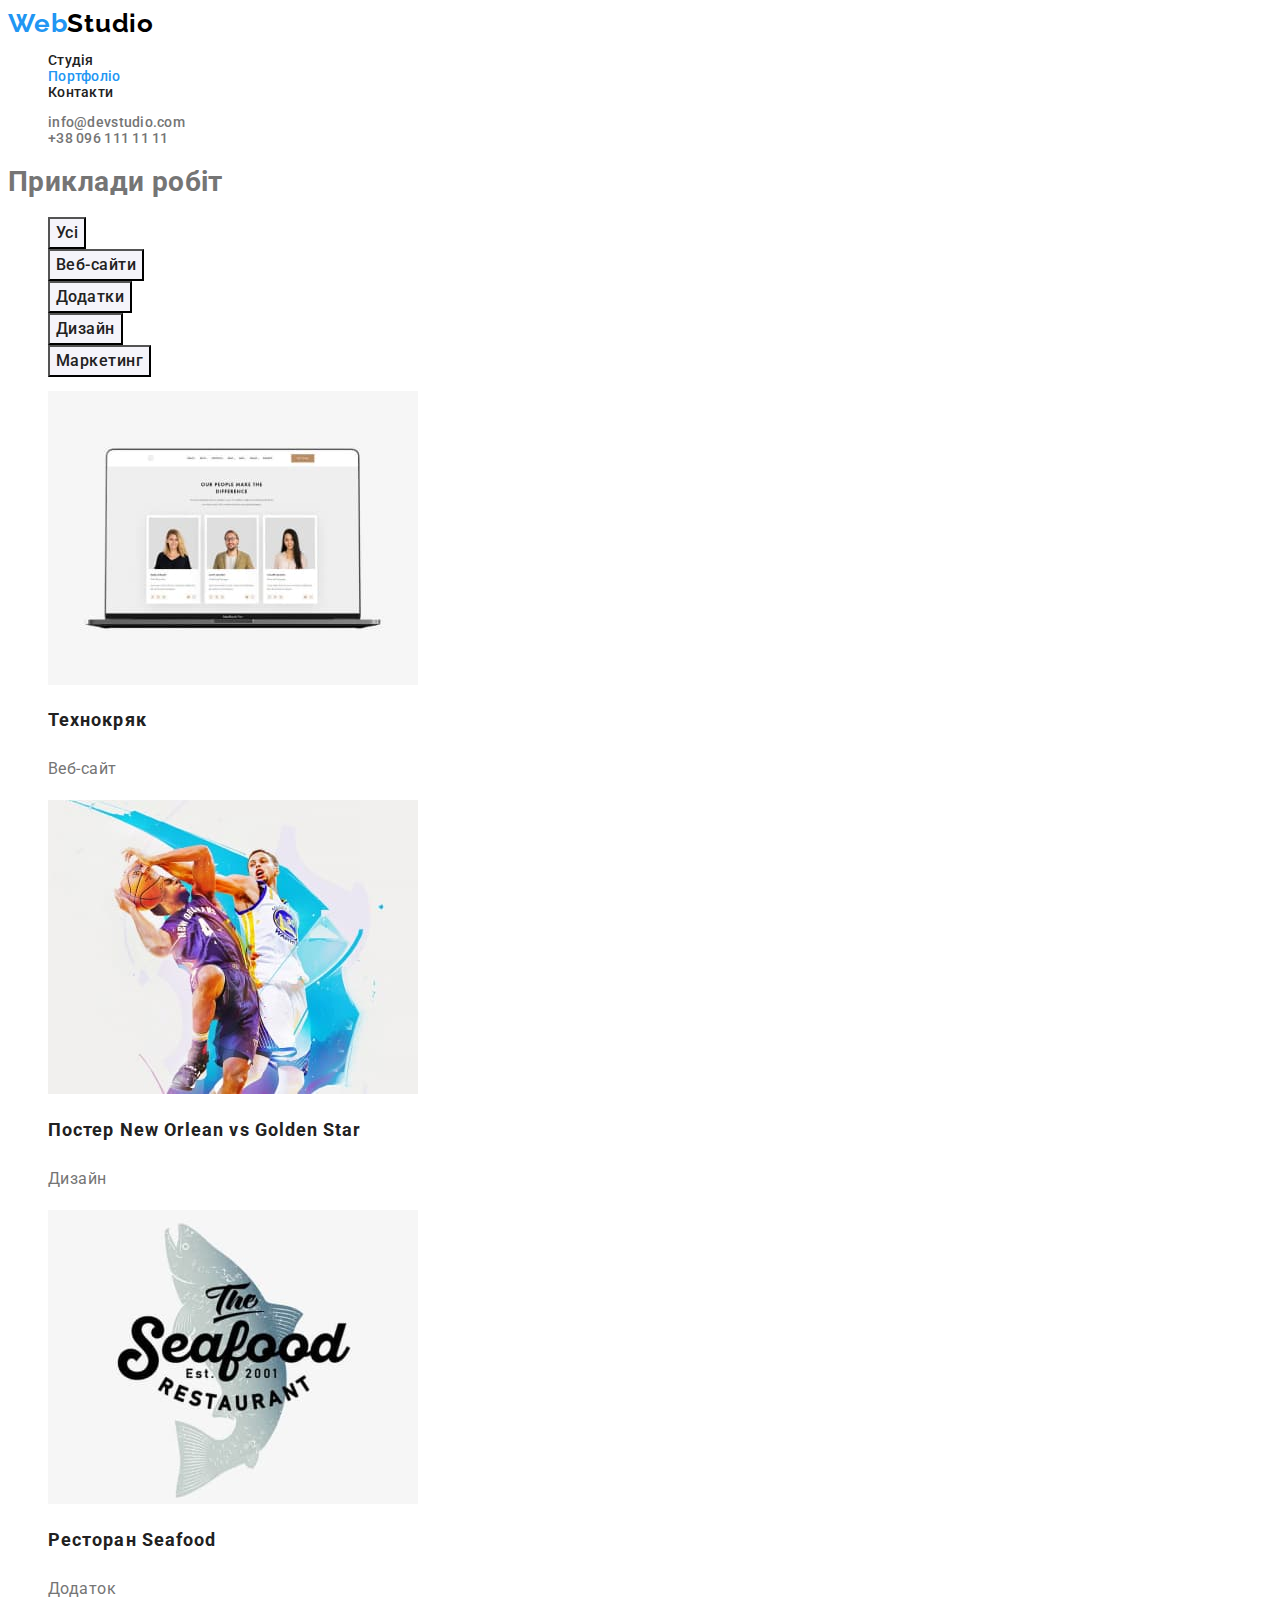
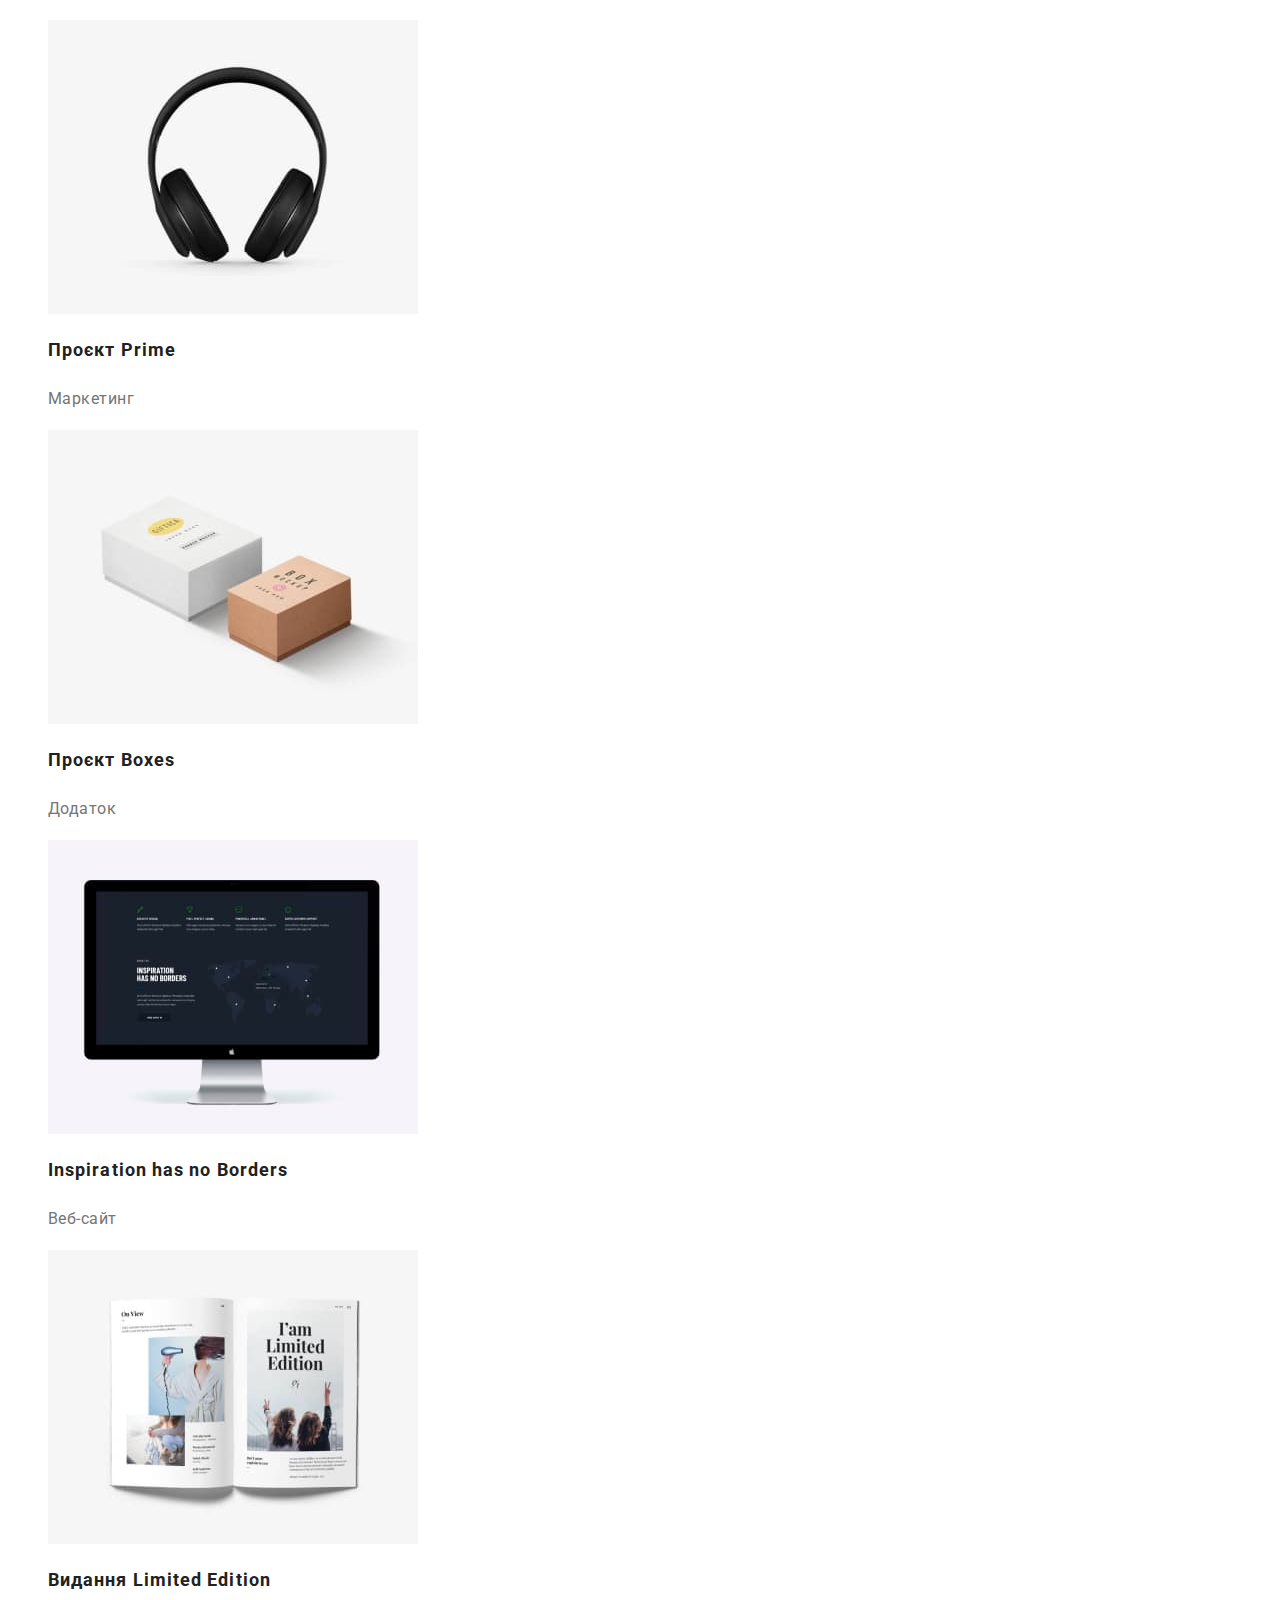
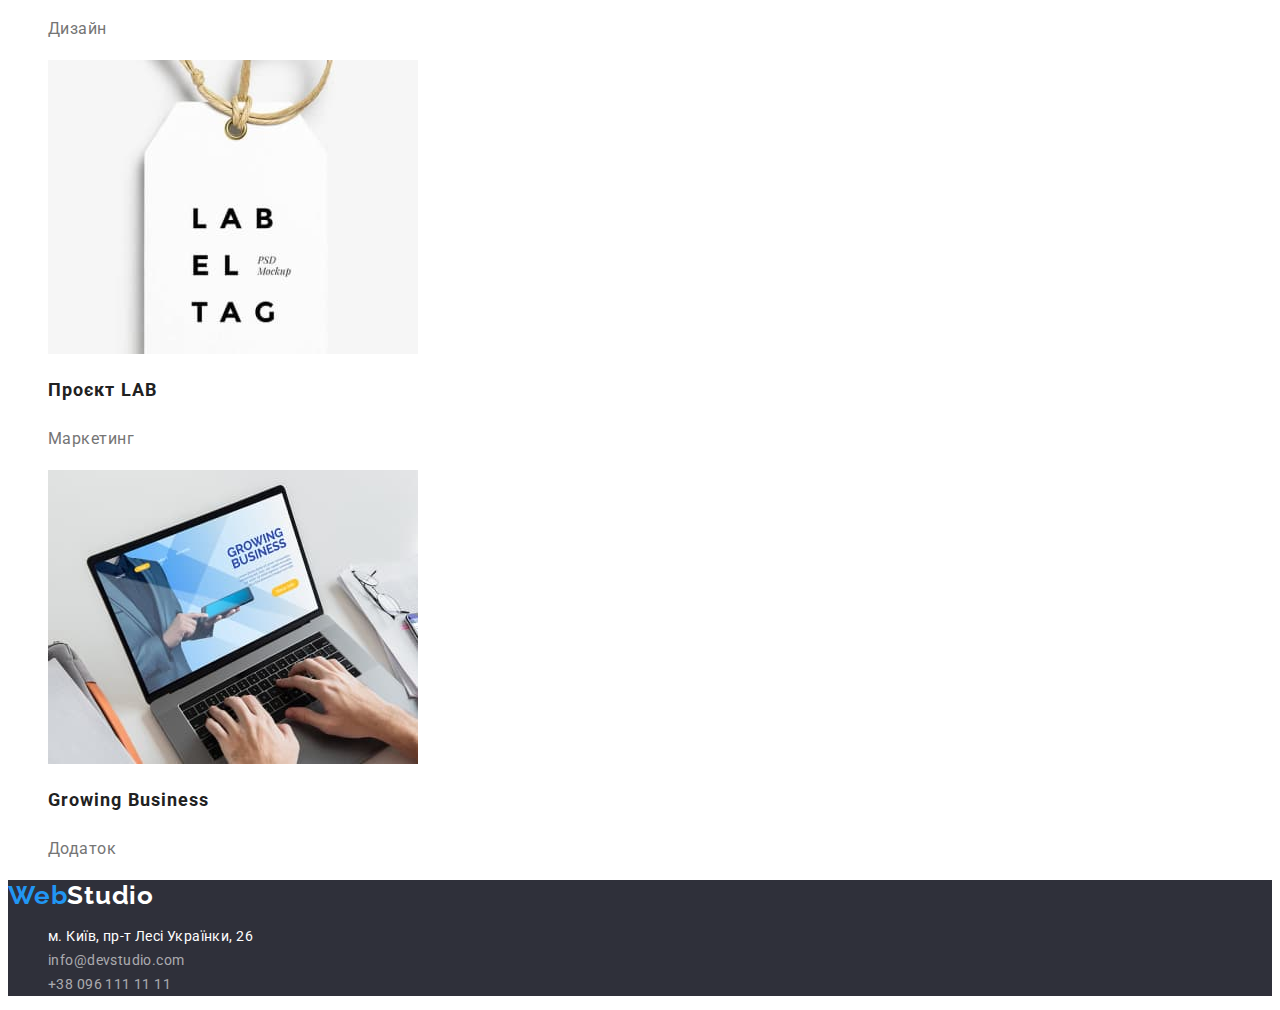
==== portfolio.html @ fa32b055 "hw-2" ====
<!DOCTYPE html>
<html lang="uk">
  <head>
    <meta charset="UTF-8" />
    <meta http-equiv="X-UA-Compatible" content="IE=edge" />
    <meta name="viewport" content="width=device-width, initial-scale=1.0" />
    <link rel="preconnect" href="https://fonts.googleapis.com" />
    <link rel="preconnect" href="https://fonts.gstatic.com" crossorigin />
    <link
      href="https://fonts.googleapis.com/css2?family=Raleway:wght@700&family=Roboto:wght@400;500;700;900&display=swap"
      rel="stylesheet"
    />
    <link rel="stylesheet" href="./css/styles.css" />
    <title>WebStudio</title>
  </head>
  <body>
    <header class="header">
      <nav class="navigation">
        <a href="./index.html" lang="eu" class="accent-logo link"
          >Web<span class="header-logo">Studio</span></a
        >
        <ul class="navigation-list list">
          <li class="navigation-item">
            <a href="./index.html" class="navigation-link link">Студія</a>
          </li>
          <li class="navigation-item">
            <a href="./portfolio.html" class="navigation-link link current"
              >Портфоліо</a
            >
          </li>
          <li class="navigation-item">
            <a href="" class="navigation-link link">Контакти</a>
          </li>
        </ul>
      </nav>
      <ul class="contacts-list list">
        <li class="contacts-item">
          <a href="mailto:info@devstudio.com" class="contacts-link link"
            >info@devstudio.com</a
          >
        </li>
        <li class="contacts-item">
          <a href="tel:+380961111111" class="contacts-link link"
            >+38 096 111 11 11</a
          >
        </li>
      </ul>
    </header>
    <main>
      <section class="portfolio section">
        <h1 class="portfolio-title">Приклади робіт</h1>
        <ul class="filter-list list">
          <li class="filter-item">
            <button type="button" class="filter-btn">Усі</button>
          </li>
          <li class="filter-item">
            <button type="button" class="filter-btn">Веб-сайти</button>
          </li>
          <li class="filter-item">
            <button type="button" class="filter-btn">Додатки</button>
          </li>
          <li class="filter-item">
            <button type="button" class="filter-btn">Дизайн</button>
          </li>
          <li class="filter-item">
            <button type="button" class="filter-btn">Маркетинг</button>
          </li>
        </ul>
        <ul class="portfolio-list list">
          <li class="portfolio-item">
            <a href="" class="portfolio-link link">
              <img
                src="./img/project-1.jpg"
                alt="Веб-сайт Технокряк"
                width="370"
                class="portfolio-image"
              />
              <h2 class="portfolio-name">Технокряк</h2>
              <p class="portfolio-description">Веб-сайт</p>
            </a>
          </li>
          <li class="portfolio-item">
            <a href="" class="portfolio-link link">
              <img
                src="./img/project-2.jpg"
                alt="Дизайн New Orlean vs Golden Star"
                width="370"
                class="portfolio-image"
              />
              <h2 class="portfolio-name">
                Постер <span lang="eu"></span>New Orlean vs Golden Star
              </h2>
              <p class="portfolio-description">Дизайн</p>
            </a>
          </li>
          <li class="portfolio-item">
            <a href="" class="portfolio-link link">
              <img
                src="./img/project-3.jpg"
                alt="Додаток Ресторан Seafood"
                width="370"
                class="portfolio-image"
              />
              <h2 class="portfolio-name">
                Ресторан <span lang="eu"></span>Seafood
              </h2>
              <p class="portfolio-description">Додаток</p>
            </a>
          </li>
          <li class="portfolio-item">
            <a href="" class="portfolio-link link">
              <img
                src="./img/project-4.jpg"
                alt="Маркетинг Проєкт Prime"
                width="370"
                class="portfolio-image"
              />
              <h2 class="portfolio-name">
                Проєкт <span lang="eu"></span>Prime
              </h2>
              <p class="portfolio-description">Маркетинг</p>
            </a>
          </li>
          <li class="portfolio-item">
            <a href="" class="portfolio-link link">
              <img
                src="./img/project-5.jpg"
                alt="Додаток Проєкт Boxes"
                width="370"
                class="portfolio-image"
              />
              <h2 class="portfolio-name">
                Проєкт <span lang="eu"></span>Boxes
              </h2>
              <p class="portfolio-description">Додаток</p>
            </a>
          </li>
          <li class="portfolio-item">
            <a href="" class="portfolio-link link">
              <img
                src="./img/project-6.jpg"
                alt="Веб-сайт Inspiration has no Borders"
                width="370"
                class="portfolio-image"
              />
              <h2 class="portfolio-name" lang="eu">
                Inspiration has no Borders
              </h2>
              <p class="portfolio-description">Веб-сайт</p>
            </a>
          </li>
          <li class="portfolio-item">
            <a href="" class="portfolio-link link">
              <img
                src="./img/project-7.jpg"
                alt="Дизайн Видання Limited Edition"
                width="370"
                class="portfolio-image"
              />
              <h2 class="portfolio-name">
                Видання <span lang="eu"></span>Limited Edition
              </h2>
              <p class="portfolio-description">Дизайн</p>
            </a>
          </li>
          <li class="portfolio-item">
            <a href="" class="portfolio-link link">
              <img
                src="./img/project-8.jpg"
                alt="Маркетинг Проєкт LAB"
                width="370"
                class="portfolio-image"
              />
              <h2 class="portfolio-name">Проєкт <span lang="eu"></span>LAB</h2>
              <p class="portfolio-description">Маркетинг</p>
            </a>
          </li>
          <li class="portfolio-item">
            <a href="" class="portfolio-link link">
              <img
                src="./img/project-9.jpg"
                alt="Додаток Growing Business"
                width="370"
                class="portfolio-image"
              />
              <h2 class="portfolio-name" lang="eu">Growing Business</h2>
              <p class="portfolio-description">Додаток</p>
            </a>
          </li>
        </ul>
      </section>
    </main>
    <footer class="footer">
      <a href="./index.html" lang="eu" class="accent-logo link"
        >Web<span class="footer-logo">Studio</span></a
      >
      <address class="address">
        <ul class="address-list list">
          <li class="address-item">
            <a
              href="https://maps.app.goo.gl/oo9JEj8RaT61p5Eb7"
              target="_blank"
              rel="noreferrer noopener nofollow"
              class="first-address-link link"
              >м. Київ, пр-т Лесі Українки, 26</a
            >
          </li>
          <li class="address-item">
            <a
              href="mailto:info@devstudio.com"
              class="secondary-address-link link"
              >info@devstudio.com</a
            >
          </li>
          <li class="address-item">
            <a href="tel:+380961111111" class="secondary-address-link link"
              >+38 096 111 11 11</a
            >
          </li>
        </ul>
      </address>
    </footer>
  </body>
</html>
---- css/styles.css ----
:root {
  --primary-color: #757575;
  --secondary-color: #212121;
  --accent-color: #2196f3;
  --black-color: #000;
  --white-color: #fff;
  --address-secondary-color: rgba(255, 255, 255, 0.6);
  --primary-background-color: #fff;
  --secondary-background-color: #2f303a;
  --active-btn-background-color: #188ce8;
  --gray-background-color: #f5f4fa;
}

body {
  font-family: "Roboto", sans-serif;
  font-size: 14px;
  letter-spacing: 0.03em;
  color: var(--primary-color);
  background-color: var(--primary-background-color);
}

.link {
  text-decoration: none;
}

.list {
  list-style: none;
}

.btn {
}

.section {
}

/* --------------------------HEADER------------------------ */

.header {
}

.navigation {
}

.accent-logo {
  font-family: "Raleway", sans-serif;
  font-weight: 700;
  font-size: 26px;
  letter-spacing: 0.03em;
  color: var(--accent-color);
}

.header-logo {
  color: var(--black-color);
}

.navigation-list {
}

.navigation-item {
}

.navigation-link {
  font-weight: 500;
  font-size: 14px;
  letter-spacing: 0.02em;
  color: var(--secondary-color);
}

.navigation-link.current {
  color: var(--accent-color);
}

.contacts-list {
}

.contacts-item {
}

.contacts-link {
  font-weight: 500;
  font-size: 14px;
  letter-spacing: 0.02em;
  color: var(--primary-color);
}

.navigation-link:hover,
.navigation-link:focus,
.contacts-link:hover,
.contacts-link:focus {
  color: var(--accent-color);
}

/* --------------------------HERO------------------------ */

.hero {
  background-color: var(--secondary-background-color);
}

.hero-title {
  font-weight: 900;
  font-size: 44px;
  line-height: 1.36364;
  letter-spacing: 0.06em;
  text-transform: uppercase;
  text-align: center;
  color: var(--white-color);
}

.hero-btn {
  font-family: inherit;
  font-weight: 700;
  font-size: 16px;
  line-height: 1.875;
  letter-spacing: 0.06em;
  text-align: center;
  color: var(--white-color);
  background-color: var(--accent-color);
  cursor: pointer;
}

.hero-btn:hover,
.hero-btn:focus {
  background-color: var(--active-btn-background-color);
}

/* --------------------------Advantages------------------------ */

.advantages {
}

.visually-hidden {
  position: absolute;
  width: 1px;
  height: 1px;
  margin: -1px;
  border: 0;
  padding: 0;

  white-space: nowrap;
  clip-path: inset(100%);
  clip: rect(0 0 0 0);
  overflow: hidden;
}

.advantages-list {
}

.advantages-item {
}

.advantages-title {
  font-weight: 700;
  font-size: 14px;
  letter-spacing: 0.03em;
  text-transform: uppercase;
  color: var(--secondary-color);
}

.advantages-text {
  line-height: 1.71429;
}

/* --------------------------Work------------------------ */

.work {
}

.work-title {
  font-weight: 700;
  font-size: 36px;
  letter-spacing: 0.03em;
  text-align: center;
  color: var(--secondary-color);
}

.work-list {
}

.work-item {
}

.work-image {
}

/* --------------------------Team------------------------ */

.team {
  background-color: var(--gray-background-color);
}

.team-title {
  font-weight: 700;
  font-size: 36px;
  letter-spacing: 0.03em;
  text-align: center;
  color: var(--secondary-color);
}

.team-list {
}

.team-item {
  background-color: var(--primary-background-color);
}

.tean-image {
}

.team-name {
  font-weight: 500;
  font-size: 16px;
  letter-spacing: 0.03em;
  text-align: center;
  color: var(--secondary-color);
}

.team-position {
  font-size: 16px;
  letter-spacing: 0.03em;
  text-align: center;
}

/* --------------------------Footer------------------------ */

.footer {
  background-color: var(--secondary-background-color);
}
.footer-logo {
  color: var(--white-color);
}

.address {
  font-style: normal;
}

.address-list {
}

.first-address-link,
.secondary-address-link {
  line-height: 1.71429;
}

.first-address-link {
  color: var(--white-color);
}

.secondary-address-link {
  color: var(--address-secondary-color);
}

.first-address-link:hover,
.secondary-address-link:hover,
.first-address-link:focus,
.secondary-address-link:focus {
  color: var(--accent-color);
}

/* --------------------------Portfolio------------------------ */

.portfolio {
}

.portfolio-title {
}

.filter-list {
}

.filter-item {
}

.filter-btn {
  font-family: inherit;
  font-weight: 500;
  font-size: 16px;
  line-height: 1.625;
  letter-spacing: 0.03em;
  text-align: center;
  color: var(--secondary-color);
  background-color: var(--gray-background-color);
  cursor: pointer;
}

.filter-btn:hover,
.filter-btn:focus {
  background-color: var(--accent-color);
  color: var(--white-color);
}

.portfolio-list {
}

.portfolio-item {
}

.portfolio-link {
}

.portfolio-image {
}

.portfolio-name {
  font-weight: 700;
  font-size: 18px;
  line-height: 2;
  letter-spacing: 0.06em;
  color: var(--secondary-color);
}

.portfolio-description {
  font-size: 16px;
  line-height: 1.875;
  letter-spacing: 0.03em;
  color: var(--primary-color);
}
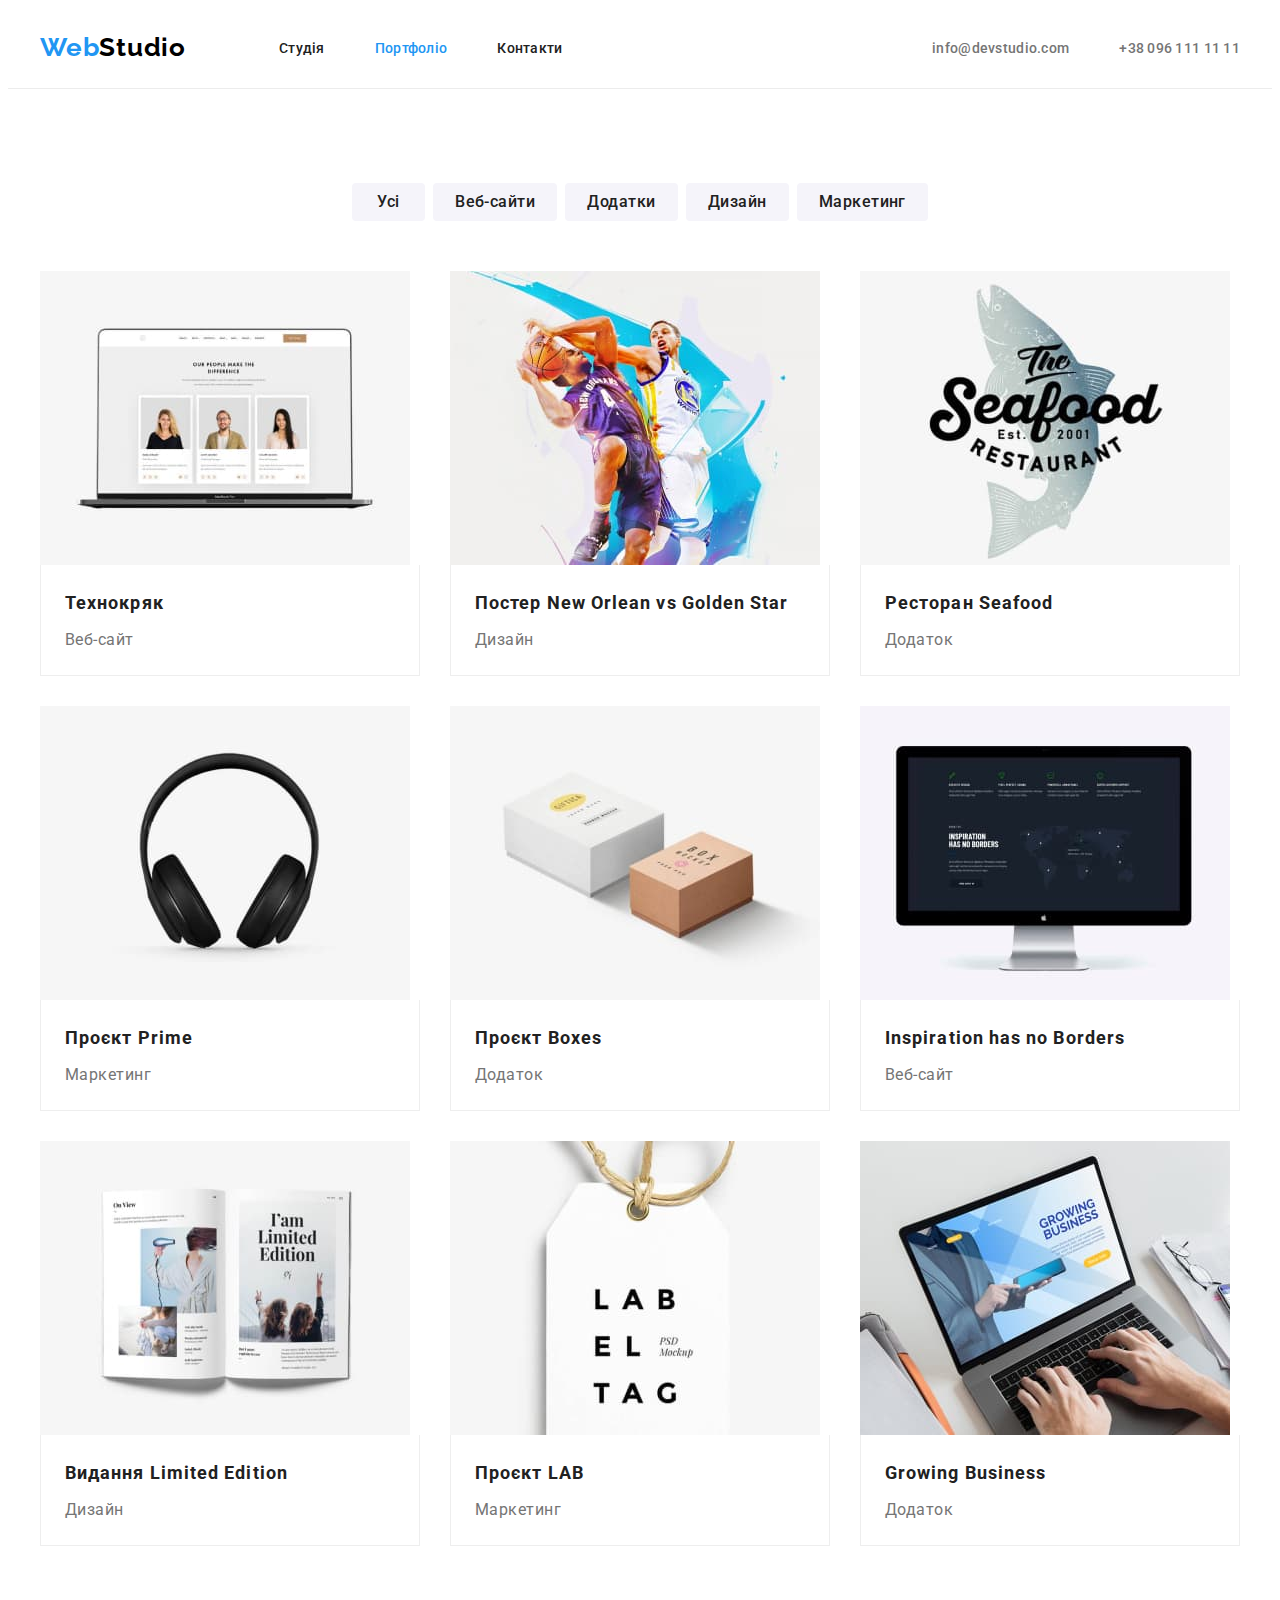
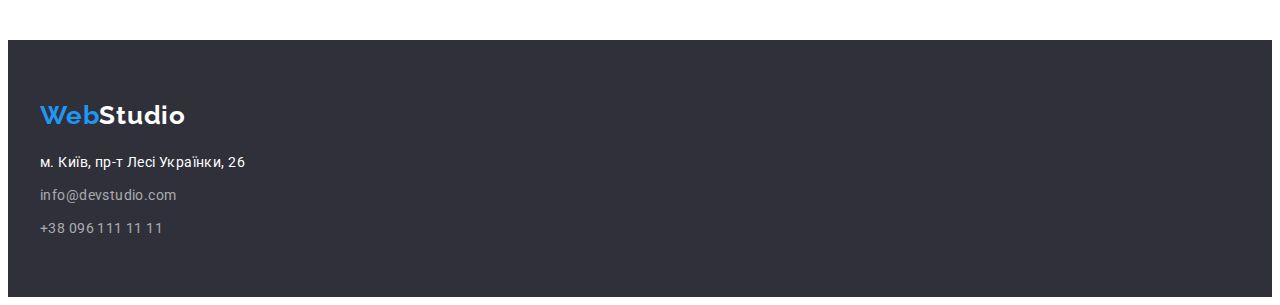
==== commit 6c50db62: "hw-3" ====
--- a/portfolio.html
+++ b/portfolio.html
@@ -4,221 +4,269 @@
     <meta charset="UTF-8" />
     <meta http-equiv="X-UA-Compatible" content="IE=edge" />
     <meta name="viewport" content="width=device-width, initial-scale=1.0" />
+    <title>WebStudio</title>
     <link rel="preconnect" href="https://fonts.googleapis.com" />
     <link rel="preconnect" href="https://fonts.gstatic.com" crossorigin />
     <link
       href="https://fonts.googleapis.com/css2?family=Raleway:wght@700&family=Roboto:wght@400;500;700;900&display=swap"
       rel="stylesheet"
     />
+    <link
+      rel="stylesheet"
+      href="https://cdnjs.cloudflare.com/ajax/libs/modern-normalize/3.0.1/modern-normalize.min.css"
+      integrity="sha512-q6WgHqiHlKyOqslT/lgBgodhd03Wp4BEqKeW6nNtlOY4quzyG3VoQKFrieaCeSnuVseNKRGpGeDU3qPmabCANg=="
+      crossorigin="anonymous"
+      referrerpolicy="no-referrer"
+    />
     <link rel="stylesheet" href="./css/styles.css" />
-    <title>WebStudio</title>
   </head>
   <body>
     <header class="header">
-      <nav class="navigation">
-        <a href="./index.html" lang="eu" class="accent-logo link"
-          >Web<span class="header-logo">Studio</span></a
-        >
-        <ul class="navigation-list list">
-          <li class="navigation-item">
-            <a href="./index.html" class="navigation-link link">Студія</a>
-          </li>
-          <li class="navigation-item">
-            <a href="./portfolio.html" class="navigation-link link current"
-              >Портфоліо</a
-            >
-          </li>
-          <li class="navigation-item">
-            <a href="" class="navigation-link link">Контакти</a>
-          </li>
-        </ul>
-      </nav>
-      <ul class="contacts-list list">
-        <li class="contacts-item">
-          <a href="mailto:info@devstudio.com" class="contacts-link link"
-            >info@devstudio.com</a
+      <div class="container header-container">
+        <nav class="navigation">
+          <a href="./index.html" lang="eu" class="accent-logo link"
+            >Web<span class="header-logo">Studio</span></a
           >
-        </li>
-        <li class="contacts-item">
-          <a href="tel:+380961111111" class="contacts-link link"
-            >+38 096 111 11 11</a
-          >
-        </li>
-      </ul>
-    </header>
-    <main>
-      <section class="portfolio section">
-        <h1 class="portfolio-title">Приклади робіт</h1>
-        <ul class="filter-list list">
-          <li class="filter-item">
-            <button type="button" class="filter-btn">Усі</button>
-          </li>
-          <li class="filter-item">
-            <button type="button" class="filter-btn">Веб-сайти</button>
-          </li>
-          <li class="filter-item">
-            <button type="button" class="filter-btn">Додатки</button>
-          </li>
-          <li class="filter-item">
-            <button type="button" class="filter-btn">Дизайн</button>
-          </li>
-          <li class="filter-item">
-            <button type="button" class="filter-btn">Маркетинг</button>
-          </li>
-        </ul>
-        <ul class="portfolio-list list">
-          <li class="portfolio-item">
-            <a href="" class="portfolio-link link">
-              <img
-                src="./img/project-1.jpg"
-                alt="Веб-сайт Технокряк"
-                width="370"
-                class="portfolio-image"
-              />
-              <h2 class="portfolio-name">Технокряк</h2>
-              <p class="portfolio-description">Веб-сайт</p>
-            </a>
-          </li>
-          <li class="portfolio-item">
-            <a href="" class="portfolio-link link">
-              <img
-                src="./img/project-2.jpg"
-                alt="Дизайн New Orlean vs Golden Star"
-                width="370"
-                class="portfolio-image"
-              />
-              <h2 class="portfolio-name">
-                Постер <span lang="eu"></span>New Orlean vs Golden Star
-              </h2>
-              <p class="portfolio-description">Дизайн</p>
-            </a>
-          </li>
-          <li class="portfolio-item">
-            <a href="" class="portfolio-link link">
-              <img
-                src="./img/project-3.jpg"
-                alt="Додаток Ресторан Seafood"
-                width="370"
-                class="portfolio-image"
-              />
-              <h2 class="portfolio-name">
-                Ресторан <span lang="eu"></span>Seafood
-              </h2>
-              <p class="portfolio-description">Додаток</p>
-            </a>
-          </li>
-          <li class="portfolio-item">
-            <a href="" class="portfolio-link link">
-              <img
-                src="./img/project-4.jpg"
-                alt="Маркетинг Проєкт Prime"
-                width="370"
-                class="portfolio-image"
-              />
-              <h2 class="portfolio-name">
-                Проєкт <span lang="eu"></span>Prime
-              </h2>
-              <p class="portfolio-description">Маркетинг</p>
-            </a>
-          </li>
-          <li class="portfolio-item">
-            <a href="" class="portfolio-link link">
-              <img
-                src="./img/project-5.jpg"
-                alt="Додаток Проєкт Boxes"
-                width="370"
-                class="portfolio-image"
-              />
-              <h2 class="portfolio-name">
-                Проєкт <span lang="eu"></span>Boxes
-              </h2>
-              <p class="portfolio-description">Додаток</p>
-            </a>
-          </li>
-          <li class="portfolio-item">
-            <a href="" class="portfolio-link link">
-              <img
-                src="./img/project-6.jpg"
-                alt="Веб-сайт Inspiration has no Borders"
-                width="370"
-                class="portfolio-image"
-              />
-              <h2 class="portfolio-name" lang="eu">
-                Inspiration has no Borders
-              </h2>
-              <p class="portfolio-description">Веб-сайт</p>
-            </a>
-          </li>
-          <li class="portfolio-item">
-            <a href="" class="portfolio-link link">
-              <img
-                src="./img/project-7.jpg"
-                alt="Дизайн Видання Limited Edition"
-                width="370"
-                class="portfolio-image"
-              />
-              <h2 class="portfolio-name">
-                Видання <span lang="eu"></span>Limited Edition
-              </h2>
-              <p class="portfolio-description">Дизайн</p>
-            </a>
-          </li>
-          <li class="portfolio-item">
-            <a href="" class="portfolio-link link">
-              <img
-                src="./img/project-8.jpg"
-                alt="Маркетинг Проєкт LAB"
-                width="370"
-                class="portfolio-image"
-              />
-              <h2 class="portfolio-name">Проєкт <span lang="eu"></span>LAB</h2>
-              <p class="portfolio-description">Маркетинг</p>
-            </a>
-          </li>
-          <li class="portfolio-item">
-            <a href="" class="portfolio-link link">
-              <img
-                src="./img/project-9.jpg"
-                alt="Додаток Growing Business"
-                width="370"
-                class="portfolio-image"
-              />
-              <h2 class="portfolio-name" lang="eu">Growing Business</h2>
-              <p class="portfolio-description">Додаток</p>
-            </a>
-          </li>
-        </ul>
-      </section>
-    </main>
-    <footer class="footer">
-      <a href="./index.html" lang="eu" class="accent-logo link"
-        >Web<span class="footer-logo">Studio</span></a
-      >
-      <address class="address">
-        <ul class="address-list list">
-          <li class="address-item">
-            <a
-              href="https://maps.app.goo.gl/oo9JEj8RaT61p5Eb7"
-              target="_blank"
-              rel="noreferrer noopener nofollow"
-              class="first-address-link link"
-              >м. Київ, пр-т Лесі Українки, 26</a
-            >
-          </li>
-          <li class="address-item">
-            <a
-              href="mailto:info@devstudio.com"
-              class="secondary-address-link link"
+          <ul class="navigation-list list">
+            <li class="navigation-item">
+              <a href="./index.html" class="navigation-link link">Студія</a>
+            </li>
+
+            <li class="navigation-item">
+              <a href="./portfolio.html" class="navigation-link link current"
+                >Портфоліо</a
+              >
+            </li>
+
+            <li class="navigation-item">
+              <a href="" class="navigation-link link">Контакти</a>
+            </li>
+          </ul>
+        </nav>
+        <ul class="contacts-list list">
+          <li class="contacts-item">
+            <a href="mailto:info@devstudio.com" class="contacts-link link"
               >info@devstudio.com</a
             >
           </li>
-          <li class="address-item">
-            <a href="tel:+380961111111" class="secondary-address-link link"
+
+          <li class="contacts-item">
+            <a href="tel:+380961111111" class="contacts-link link"
               >+38 096 111 11 11</a
             >
           </li>
         </ul>
-      </address>
+      </div>
+    </header>
+    <main>
+      <section class="portfolio section">
+        <div class="container">
+          <h1 class="portfolio-title visually-hidden">Приклади робіт</h1>
+          <ul class="filter-list list">
+            <li class="filter-item">
+              <button type="button" class="filter-btn btn">Усі</button>
+            </li>
+
+            <li class="filter-item">
+              <button type="button" class="filter-btn btn">Веб-сайти</button>
+            </li>
+
+            <li class="filter-item">
+              <button type="button" class="filter-btn btn">Додатки</button>
+            </li>
+
+            <li class="filter-item">
+              <button type="button" class="filter-btn btn">Дизайн</button>
+            </li>
+
+            <li class="filter-item">
+              <button type="button" class="filter-btn btn">Маркетинг</button>
+            </li>
+          </ul>
+          <ul class="portfolio-list list">
+            <li class="portfolio-item">
+              <a href="" class="portfolio-link link">
+                <img
+                  src="./img/project-1.jpg"
+                  alt="Веб-сайт Технокряк"
+                  width="370"
+                  class="portfolio-image"
+                />
+                <div class="portfolio-item-wrap">
+                  <h2 class="portfolio-name">Технокряк</h2>
+                  <p class="portfolio-description">Веб-сайт</p>
+                </div>
+              </a>
+            </li>
+
+            <li class="portfolio-item">
+              <a href="" class="portfolio-link link">
+                <img
+                  src="./img/project-2.jpg"
+                  alt="Дизайн New Orlean vs Golden Star"
+                  width="370"
+                  class="portfolio-image"
+                />
+                <div class="portfolio-item-wrap">
+                  <h2 class="portfolio-name">
+                    Постер <span lang="eu"></span>New Orlean vs Golden Star
+                  </h2>
+                  <p class="portfolio-description">Дизайн</p>
+                </div>
+              </a>
+            </li>
+
+            <li class="portfolio-item">
+              <a href="" class="portfolio-link link">
+                <img
+                  src="./img/project-3.jpg"
+                  alt="Додаток Ресторан Seafood"
+                  width="370"
+                  class="portfolio-image"
+                />
+                <div class="portfolio-item-wrap">
+                  <h2 class="portfolio-name">
+                    Ресторан <span lang="eu"></span>Seafood
+                  </h2>
+                  <p class="portfolio-description">Додаток</p>
+                </div>
+              </a>
+            </li>
+
+            <li class="portfolio-item">
+              <a href="" class="portfolio-link link">
+                <img
+                  src="./img/project-4.jpg"
+                  alt="Маркетинг Проєкт Prime"
+                  width="370"
+                  class="portfolio-image"
+                />
+                <div class="portfolio-item-wrap">
+                  <h2 class="portfolio-name">
+                    Проєкт <span lang="eu"></span>Prime
+                  </h2>
+                  <p class="portfolio-description">Маркетинг</p>
+                </div>
+              </a>
+            </li>
+
+            <li class="portfolio-item">
+              <a href="" class="portfolio-link link">
+                <img
+                  src="./img/project-5.jpg"
+                  alt="Додаток Проєкт Boxes"
+                  width="370"
+                  class="portfolio-image"
+                />
+                <div class="portfolio-item-wrap">
+                  <h2 class="portfolio-name">
+                    Проєкт <span lang="eu"></span>Boxes
+                  </h2>
+                  <p class="portfolio-description">Додаток</p>
+                </div>
+              </a>
+            </li>
+
+            <li class="portfolio-item">
+              <a href="" class="portfolio-link link">
+                <img
+                  src="./img/project-6.jpg"
+                  alt="Веб-сайт Inspiration has no Borders"
+                  width="370"
+                  class="portfolio-image"
+                />
+                <div class="portfolio-item-wrap">
+                  <h2 class="portfolio-name" lang="eu">
+                    Inspiration has no Borders
+                  </h2>
+                  <p class="portfolio-description">Веб-сайт</p>
+                </div>
+              </a>
+            </li>
+
+            <li class="portfolio-item">
+              <a href="" class="portfolio-link link">
+                <img
+                  src="./img/project-7.jpg"
+                  alt="Дизайн Видання Limited Edition"
+                  width="370"
+                  class="portfolio-image"
+                />
+                <div class="portfolio-item-wrap">
+                  <h2 class="portfolio-name">
+                    Видання <span lang="eu"></span>Limited Edition
+                  </h2>
+                  <p class="portfolio-description">Дизайн</p>
+                </div>
+              </a>
+            </li>
+
+            <li class="portfolio-item">
+              <a href="" class="portfolio-link link">
+                <img
+                  src="./img/project-8.jpg"
+                  alt="Маркетинг Проєкт LAB"
+                  width="370"
+                  class="portfolio-image"
+                />
+                <div class="portfolio-item-wrap">
+                  <h2 class="portfolio-name">
+                    Проєкт <span lang="eu"></span>LAB
+                  </h2>
+                  <p class="portfolio-description">Маркетинг</p>
+                </div>
+              </a>
+            </li>
+
+            <li class="portfolio-item">
+              <a href="" class="portfolio-link link">
+                <img
+                  src="./img/project-9.jpg"
+                  alt="Додаток Growing Business"
+                  width="370"
+                  class="portfolio-image"
+                />
+                <div class="portfolio-item-wrap">
+                  <h2 class="portfolio-name" lang="eu">Growing Business</h2>
+                  <p class="portfolio-description">Додаток</p>
+                </div>
+              </a>
+            </li>
+          </ul>
+        </div>
+      </section>
+    </main>
+    <footer class="footer">
+      <div class="container">
+        <a href="./index.html" lang="eu" class="footer-accent-logo link"
+          >Web<span class="footer-logo">Studio</span></a
+        >
+        <address class="address">
+          <ul class="address-list list">
+            <li class="address-item">
+              <a
+                href="https://maps.app.goo.gl/oo9JEj8RaT61p5Eb7"
+                target="_blank"
+                rel="noreferrer noopener nofollow"
+                class="first-address-link link"
+                >м. Київ, пр-т Лесі Українки, 26</a
+              >
+            </li>
+            <li class="address-item">
+              <a
+                href="mailto:info@devstudio.com"
+                class="secondary-address-link link"
+                >info@devstudio.com</a
+              >
+            </li>
+            <li class="address-item">
+              <a href="tel:+380961111111" class="secondary-address-link link"
+                >+38 096 111 11 11</a
+              >
+            </li>
+          </ul>
+        </address>
+      </div>
     </footer>
   </body>
 </html>
--- a/css/styles.css
+++ b/css/styles.css
@@ -11,6 +11,28 @@
   --gray-background-color: #f5f4fa;
 }
 
+p,
+h1,
+h2,
+h3,
+h4,
+h5,
+h6 {
+  margin: 0;
+}
+
+ul,
+ol {
+  margin: 0;
+  padding-left: 0;
+}
+
+img {
+  display: block;
+  max-width: 100%;
+  height: auto;
+}
+
 body {
   font-family: "Roboto", sans-serif;
   font-size: 14px;
@@ -28,24 +50,48 @@
 }
 
 .btn {
+  display: inline-block;
+  border: none;
+  text-align: center;
 }
 
 .section {
 }
 
+.container {
+  margin: 0 auto;
+  width: 1200px;
+  padding-left: 15px;
+  padding-right: 15px;
+  /* outline: 1px solid tomato; */
+}
+
 /* --------------------------HEADER------------------------ */
 
 .header {
+  border-bottom: 1px solid #ececec;
+}
+
+.header-container {
+  display: flex;
+  justify-content: space-between;
+  align-items: center;
 }
 
 .navigation {
+  display: flex;
 }
 
 .accent-logo {
+  padding-top: 24px;
+  padding-bottom: 25px;
+  margin-right: 93px;
+
   font-family: "Raleway", sans-serif;
   font-weight: 700;
   font-size: 26px;
   letter-spacing: 0.03em;
+
   color: var(--accent-color);
 }
 
@@ -54,15 +100,22 @@
 }
 
 .navigation-list {
+  display: flex;
+  gap: 50px;
 }
 
 .navigation-item {
 }
 
 .navigation-link {
+  display: block;
+  padding-top: 32px;
+  padding-bottom: 32px;
+
   font-weight: 500;
   font-size: 14px;
   letter-spacing: 0.02em;
+
   color: var(--secondary-color);
 }
 
@@ -71,15 +124,21 @@
 }
 
 .contacts-list {
-}
-
-.contacts-item {
+  display: flex;
+}
+
+.contacts-item:first-child {
+  margin-right: 50px;
 }
 
 .contacts-link {
+  padding-top: 32px;
+  padding-bottom: 32px;
+
   font-weight: 500;
   font-size: 14px;
   letter-spacing: 0.02em;
+
   color: var(--primary-color);
 }
 
@@ -93,29 +152,42 @@
 /* --------------------------HERO------------------------ */
 
 .hero {
+  padding: 200px 0;
+
+  text-align: center;
+
   background-color: var(--secondary-background-color);
 }
 
 .hero-title {
+  max-width: 696px;
+  margin-right: auto;
+  margin-left: auto;
+  margin-bottom: 30px;
+
   font-weight: 900;
   font-size: 44px;
   line-height: 1.36364;
   letter-spacing: 0.06em;
   text-transform: uppercase;
   text-align: center;
+
   color: var(--white-color);
 }
 
 .hero-btn {
+  border-radius: 4px;
+
+  padding: 10px 32px;
   font-family: inherit;
   font-weight: 700;
   font-size: 16px;
   line-height: 1.875;
   letter-spacing: 0.06em;
-  text-align: center;
+  cursor: pointer;
+
   color: var(--white-color);
   background-color: var(--accent-color);
-  cursor: pointer;
 }
 
 .hero-btn:hover,
@@ -126,6 +198,7 @@
 /* --------------------------Advantages------------------------ */
 
 .advantages {
+  padding: 94px 0;
 }
 
 .visually-hidden {
@@ -143,16 +216,22 @@
 }
 
 .advantages-list {
+  display: flex;
+  gap: 30px;
 }
 
 .advantages-item {
+  flex-basis: calc((100% - 90px) / 4);
 }
 
 .advantages-title {
+  margin-bottom: 10px;
+
   font-weight: 700;
   font-size: 14px;
   letter-spacing: 0.03em;
   text-transform: uppercase;
+
   color: var(--secondary-color);
 }
 
@@ -163,9 +242,12 @@
 /* --------------------------Work------------------------ */
 
 .work {
+  padding-bottom: 94px;
 }
 
 .work-title {
+  margin-bottom: 50px;
+
   font-weight: 700;
   font-size: 36px;
   letter-spacing: 0.03em;
@@ -174,9 +256,12 @@
 }
 
 .work-list {
+  display: flex;
+  gap: 30px;
 }
 
 .work-item {
+  flex-basis: calc((100% - 60px) / 3);
 }
 
 .work-image {
@@ -185,25 +270,39 @@
 /* --------------------------Team------------------------ */
 
 .team {
+  padding: 94px 0;
+
   background-color: var(--gray-background-color);
 }
 
 .team-title {
+  margin-bottom: 50px;
+
   font-weight: 700;
   font-size: 36px;
   letter-spacing: 0.03em;
   text-align: center;
+
   color: var(--secondary-color);
 }
 
 .team-list {
+  display: flex;
+  gap: 30px;
 }
 
 .team-item {
+  flex-basis: calc((100% - 90) / 4);
+  border-radius: 0 0 4px 4px;
+
   background-color: var(--primary-background-color);
 }
 
-.tean-image {
+.team-wrap {
+  padding: 30px 0;
+}
+
+.team-image {
 }
 
 .team-name {
@@ -211,6 +310,7 @@
   font-size: 16px;
   letter-spacing: 0.03em;
   text-align: center;
+
   color: var(--secondary-color);
 }
 
@@ -223,8 +323,23 @@
 /* --------------------------Footer------------------------ */
 
 .footer {
+  padding-top: 60px;
+  padding-bottom: 57px;
+
   background-color: var(--secondary-background-color);
 }
+.footer-accent-logo {
+  display: inline-block;
+  margin-bottom: 20px;
+
+  font-family: "Raleway", sans-serif;
+  font-weight: 700;
+  font-size: 26px;
+  letter-spacing: 0.03em;
+
+  color: var(--accent-color);
+}
+
 .footer-logo {
   color: var(--white-color);
 }
@@ -234,6 +349,10 @@
 }
 
 .address-list {
+}
+
+.address-item:not(:last-child) {
+  margin-bottom: 9px;
 }
 
 .first-address-link,
@@ -259,24 +378,32 @@
 /* --------------------------Portfolio------------------------ */
 
 .portfolio {
+  padding: 94px 0;
 }
 
 .portfolio-title {
 }
 
 .filter-list {
+  display: flex;
+  justify-content: center;
+  gap: 8px;
+  margin-bottom: 50px;
 }
 
 .filter-item {
 }
 
 .filter-btn {
+  min-width: 73px;
+  padding: 6px 22px;
+  border-radius: 4px;
+
   font-family: inherit;
   font-weight: 500;
   font-size: 16px;
   line-height: 1.625;
   letter-spacing: 0.03em;
-  text-align: center;
   color: var(--secondary-color);
   background-color: var(--gray-background-color);
   cursor: pointer;
@@ -289,9 +416,13 @@
 }
 
 .portfolio-list {
+  display: flex;
+  gap: 30px;
+  flex-wrap: wrap;
 }
 
 .portfolio-item {
+  flex-basis: calc((100% - 60px) / 3);
 }
 
 .portfolio-link {
@@ -299,8 +430,13 @@
 
 .portfolio-image {
 }
-
+.portfolio-item-wrap {
+  padding: 20px 24px;
+  border: 1px solid #eee;
+  border-top: 0;
+}
 .portfolio-name {
+  margin-bottom: 4px;
   font-weight: 700;
   font-size: 18px;
   line-height: 2;
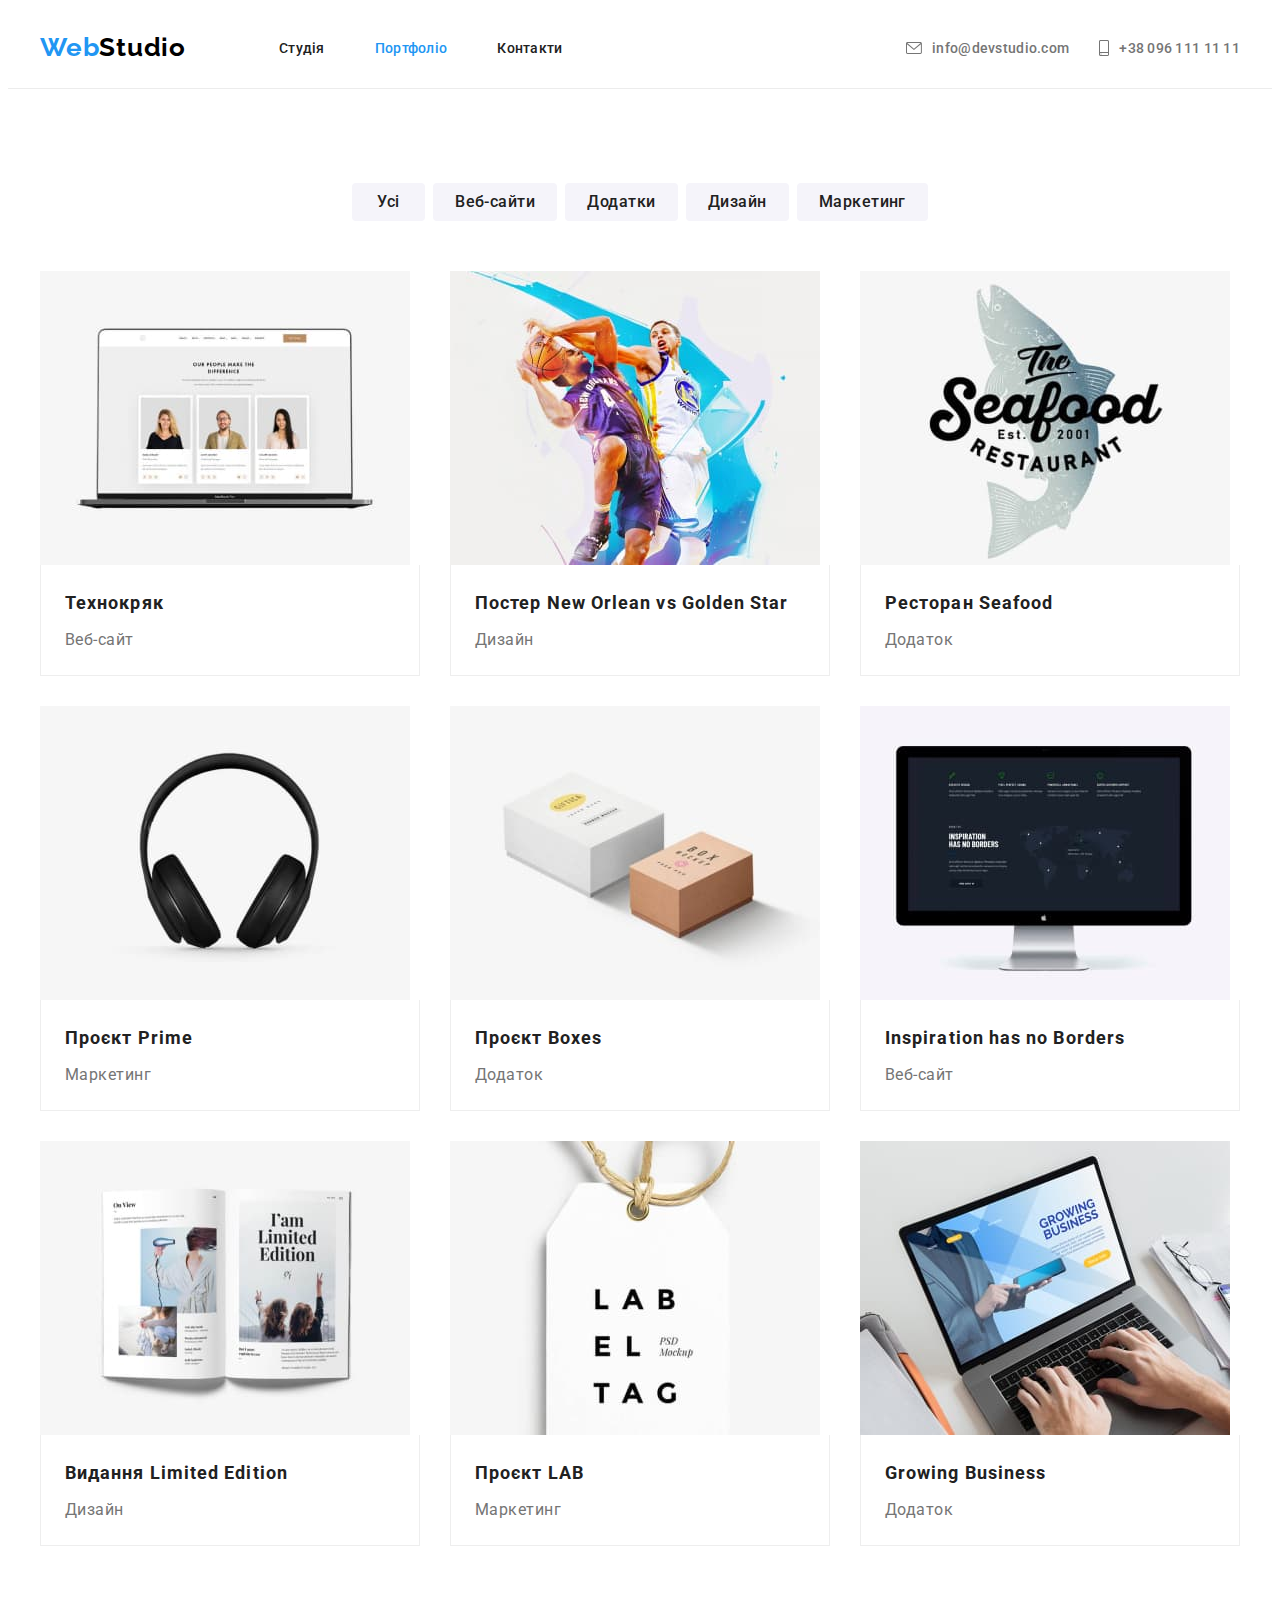
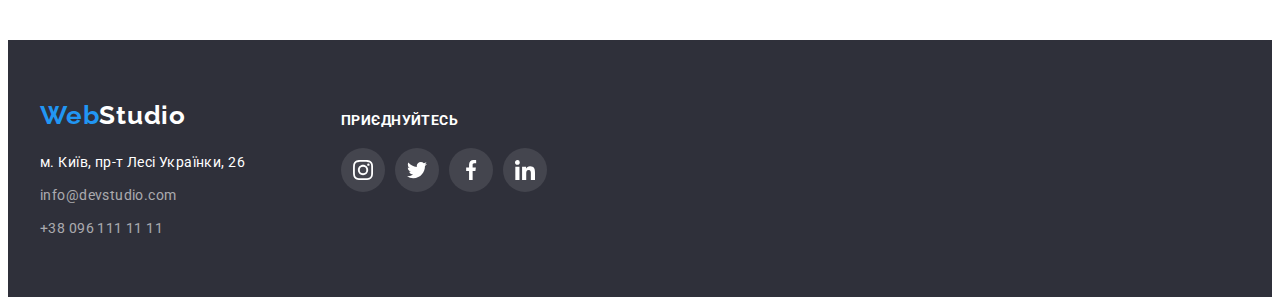
==== commit 5519c305: "hw-4" ====
--- a/portfolio.html
+++ b/portfolio.html
@@ -45,14 +45,20 @@
         </nav>
         <ul class="contacts-list list">
           <li class="contacts-item">
-            <a href="mailto:info@devstudio.com" class="contacts-link link"
-              >info@devstudio.com</a
+            <a href="mailto:info@devstudio.com" class="contacts-link link">
+              <svg class="envelope-icon">
+                <use href="./img/icons.svg#icon-envelope"></use>
+              </svg>
+              info@devstudio.com</a
             >
           </li>
 
           <li class="contacts-item">
-            <a href="tel:+380961111111" class="contacts-link link"
-              >+38 096 111 11 11</a
+            <a href="tel:+380961111111" class="contacts-link link">
+              <svg class="smartphone-icon">
+                <use href="./img/icons.svg#icon-smartphone"></use>
+              </svg>
+              +38 096 111 11 11</a
             >
           </li>
         </ul>
@@ -85,7 +91,12 @@
           </ul>
           <ul class="portfolio-list list">
             <li class="portfolio-item">
-              <a href="" class="portfolio-link link">
+              <a
+                href=""
+                class="portfolio-link link"
+                target="_blank"
+                rel="noreferrer noopener nofollow"
+              >
                 <img
                   src="./img/project-1.jpg"
                   alt="Веб-сайт Технокряк"
@@ -100,7 +111,12 @@
             </li>
 
             <li class="portfolio-item">
-              <a href="" class="portfolio-link link">
+              <a
+                href=""
+                class="portfolio-link link"
+                target="_blank"
+                rel="noreferrer noopener nofollow"
+              >
                 <img
                   src="./img/project-2.jpg"
                   alt="Дизайн New Orlean vs Golden Star"
@@ -117,7 +133,12 @@
             </li>
 
             <li class="portfolio-item">
-              <a href="" class="portfolio-link link">
+              <a
+                href=""
+                class="portfolio-link link"
+                target="_blank"
+                rel="noreferrer noopener nofollow"
+              >
                 <img
                   src="./img/project-3.jpg"
                   alt="Додаток Ресторан Seafood"
@@ -134,7 +155,12 @@
             </li>
 
             <li class="portfolio-item">
-              <a href="" class="portfolio-link link">
+              <a
+                href=""
+                class="portfolio-link link"
+                target="_blank"
+                rel="noreferrer noopener nofollow"
+              >
                 <img
                   src="./img/project-4.jpg"
                   alt="Маркетинг Проєкт Prime"
@@ -151,7 +177,12 @@
             </li>
 
             <li class="portfolio-item">
-              <a href="" class="portfolio-link link">
+              <a
+                href=""
+                class="portfolio-link link"
+                target="_blank"
+                rel="noreferrer noopener nofollow"
+              >
                 <img
                   src="./img/project-5.jpg"
                   alt="Додаток Проєкт Boxes"
@@ -168,7 +199,12 @@
             </li>
 
             <li class="portfolio-item">
-              <a href="" class="portfolio-link link">
+              <a
+                href=""
+                class="portfolio-link link"
+                target="_blank"
+                rel="noreferrer noopener nofollow"
+              >
                 <img
                   src="./img/project-6.jpg"
                   alt="Веб-сайт Inspiration has no Borders"
@@ -185,7 +221,12 @@
             </li>
 
             <li class="portfolio-item">
-              <a href="" class="portfolio-link link">
+              <a
+                href=""
+                class="portfolio-link link"
+                target="_blank"
+                rel="noreferrer noopener nofollow"
+              >
                 <img
                   src="./img/project-7.jpg"
                   alt="Дизайн Видання Limited Edition"
@@ -202,7 +243,12 @@
             </li>
 
             <li class="portfolio-item">
-              <a href="" class="portfolio-link link">
+              <a
+                href=""
+                class="portfolio-link link"
+                target="_blank"
+                rel="noreferrer noopener nofollow"
+              >
                 <img
                   src="./img/project-8.jpg"
                   alt="Маркетинг Проєкт LAB"
@@ -219,7 +265,12 @@
             </li>
 
             <li class="portfolio-item">
-              <a href="" class="portfolio-link link">
+              <a
+                href=""
+                class="portfolio-link link"
+                target="_blank"
+                rel="noreferrer noopener nofollow"
+              >
                 <img
                   src="./img/project-9.jpg"
                   alt="Додаток Growing Business"
@@ -237,35 +288,90 @@
       </section>
     </main>
     <footer class="footer">
-      <div class="container">
-        <a href="./index.html" lang="eu" class="footer-accent-logo link"
-          >Web<span class="footer-logo">Studio</span></a
-        >
-        <address class="address">
-          <ul class="address-list list">
-            <li class="address-item">
-              <a
-                href="https://maps.app.goo.gl/oo9JEj8RaT61p5Eb7"
-                target="_blank"
-                rel="noreferrer noopener nofollow"
-                class="first-address-link link"
-                >м. Київ, пр-т Лесі Українки, 26</a
-              >
-            </li>
-            <li class="address-item">
-              <a
-                href="mailto:info@devstudio.com"
-                class="secondary-address-link link"
-                >info@devstudio.com</a
-              >
-            </li>
-            <li class="address-item">
-              <a href="tel:+380961111111" class="secondary-address-link link"
-                >+38 096 111 11 11</a
-              >
+      <div class="container footer-wrap">
+        <div class="address-wrap">
+          <a href="./index.html" lang="eu" class="footer-accent-logo link"
+            >Web<span class="footer-logo">Studio</span></a
+          >
+          <address class="address">
+            <ul class="address-list list">
+              <li class="address-item">
+                <a
+                  href="https://maps.app.goo.gl/oo9JEj8RaT61p5Eb7"
+                  target="_blank"
+                  rel="noreferrer noopener nofollow"
+                  class="first-address-link link"
+                  >м. Київ, пр-т Лесі Українки, 26</a
+                >
+              </li>
+              <li class="address-item">
+                <a
+                  href="mailto:info@devstudio.com"
+                  class="secondary-address-link link"
+                  >info@devstudio.com</a
+                >
+              </li>
+              <li class="address-item">
+                <a href="tel:+380961111111" class="secondary-address-link link"
+                  >+38 096 111 11 11</a
+                >
+              </li>
+            </ul>
+          </address>
+        </div>
+        <div class="join-wrap">
+          <h2 class="join-title">Приєднуйтесь</h2>
+          <ul class="social-list list">
+            <li class="social-item">
+              <a
+                href=""
+                class="social-link footer-link link"
+                target="_blank"
+                rel="noreferrer noopener nofollow"
+              >
+                <svg class="social-icon">
+                  <use href="./img/icons.svg#icon-instagram"></use>
+                </svg>
+              </a>
+            </li>
+            <li class="social-item">
+              <a
+                href=""
+                class="social-link footer-link link"
+                target="_blank"
+                rel="noreferrer noopener nofollow"
+              >
+                <svg class="social-icon">
+                  <use href="./img/icons.svg#icon-twitter"></use>
+                </svg>
+              </a>
+            </li>
+            <li class="social-item">
+              <a
+                href=""
+                class="social-link footer-link link"
+                target="_blank"
+                rel="noreferrer noopener nofollow"
+              >
+                <svg class="social-icon">
+                  <use href="./img/icons.svg#icon-facebook"></use>
+                </svg>
+              </a>
+            </li>
+            <li class="social-item">
+              <a
+                href=""
+                class="social-link footer-link link"
+                target="_blank"
+                rel="noreferrer noopener nofollow"
+              >
+                <svg class="social-icon">
+                  <use href="./img/icons.svg#icon-linkedin"></use>
+                </svg>
+              </a>
             </li>
           </ul>
-        </address>
+        </div>
       </div>
     </footer>
   </body>
--- a/css/styles.css
+++ b/css/styles.css
@@ -4,11 +4,13 @@
   --accent-color: #2196f3;
   --black-color: #000;
   --white-color: #fff;
+  --primary-icon-color: #afb1b8;
   --address-secondary-color: rgba(255, 255, 255, 0.6);
   --primary-background-color: #fff;
   --secondary-background-color: #2f303a;
   --active-btn-background-color: #188ce8;
   --gray-background-color: #f5f4fa;
+  --hero-background-color: #c4c4c4;
 }
 
 p,
@@ -56,6 +58,7 @@
 }
 
 .section {
+  padding: 94px 0;
 }
 
 .container {
@@ -125,13 +128,13 @@
 
 .contacts-list {
   display: flex;
-}
-
-.contacts-item:first-child {
-  margin-right: 50px;
+  gap: 30px;
 }
 
 .contacts-link {
+  display: flex;
+  align-items: center;
+  gap: 10px;
   padding-top: 32px;
   padding-bottom: 32px;
 
@@ -139,7 +142,19 @@
   font-size: 14px;
   letter-spacing: 0.02em;
 
-  color: var(--primary-color);
+  color: inherit;
+}
+
+.envelope-icon {
+  width: 16px;
+  height: 12px;
+  fill: currentColor;
+}
+
+.smartphone-icon {
+  width: 10px;
+  height: 16px;
+  fill: currentColor;
 }
 
 .navigation-link:hover,
@@ -147,16 +162,27 @@
 .contacts-link:hover,
 .contacts-link:focus {
   color: var(--accent-color);
+  fill: currentColor;
 }
 
 /* --------------------------HERO------------------------ */
 
 .hero {
+  max-width: 1600px;
+  margin: 0 auto;
   padding: 200px 0;
 
   text-align: center;
 
-  background-color: var(--secondary-background-color);
+  background-color: var(--hero-background-color);
+  background-image: linear-gradient(
+      rgba(47, 48, 58, 0.4),
+      rgba(47, 48, 58, 0.4)
+    ),
+    url(../img/hero-bg.jpg);
+  background-repeat: no-repeat;
+  background-position: center;
+  background-size: cover;
 }
 
 .hero-title {
@@ -193,12 +219,12 @@
 .hero-btn:hover,
 .hero-btn:focus {
   background-color: var(--active-btn-background-color);
+  box-shadow: 0 4px 4px 0 rgba(0, 0, 0, 0.15);
 }
 
 /* --------------------------Advantages------------------------ */
 
 .advantages {
-  padding: 94px 0;
 }
 
 .visually-hidden {
@@ -224,6 +250,20 @@
   flex-basis: calc((100% - 90px) / 4);
 }
 
+.advantages-item-wrap {
+  margin-bottom: 30px;
+  text-align: center;
+  width: 270px;
+  height: 120px;
+  background-color: var(--gray-background-color);
+}
+
+.advantages-icon {
+  margin-top: 25px;
+  width: 70px;
+  height: 70px;
+}
+
 .advantages-title {
   margin-bottom: 10px;
 
@@ -242,7 +282,7 @@
 /* --------------------------Work------------------------ */
 
 .work {
-  padding-bottom: 94px;
+  padding: 0 0 94px 0;
 }
 
 .work-title {
@@ -270,8 +310,6 @@
 /* --------------------------Team------------------------ */
 
 .team {
-  padding: 94px 0;
-
   background-color: var(--gray-background-color);
 }
 
@@ -296,6 +334,8 @@
   border-radius: 0 0 4px 4px;
 
   background-color: var(--primary-background-color);
+  box-shadow: 0 2px 1px 0 rgba(0, 0, 0, 0.2), 0 1px 1px 0 rgba(0, 0, 0, 0.14),
+    0 1px 3px 0 rgba(0, 0, 0, 0.12);
 }
 
 .team-wrap {
@@ -306,6 +346,7 @@
 }
 
 .team-name {
+  margin-bottom: 10px;
   font-weight: 500;
   font-size: 16px;
   letter-spacing: 0.03em;
@@ -315,9 +356,96 @@
 }
 
 .team-position {
+  margin-bottom: 16px;
   font-size: 16px;
   letter-spacing: 0.03em;
   text-align: center;
+}
+
+.social-list {
+  display: flex;
+  justify-content: center;
+  gap: 10px;
+}
+
+.social-item {
+  width: 44px;
+  height: 44px;
+}
+
+.social-link {
+  display: flex;
+  align-items: center;
+  justify-content: center;
+  width: 100%;
+  height: 100%;
+  border-radius: 50%;
+
+  background-color: var(--primary-background-color);
+  color: var(--primary-icon-color);
+}
+
+.social-icon {
+  width: 20px;
+  height: 20px;
+
+  fill: currentColor;
+}
+
+.social-link:hover,
+.social-link:focus {
+  background-color: var(--accent-color);
+  color: var(--white-color);
+}
+
+/* --------------------------Clients------------------------ */
+
+.clients {
+}
+.clients-title {
+  margin-bottom: 50px;
+
+  font-weight: 700;
+  font-size: 36px;
+  letter-spacing: 0.03em;
+  text-align: center;
+
+  color: var(--secondary-color);
+}
+
+.clients-list {
+  display: flex;
+  gap: 30px;
+}
+
+.clients-item {
+  height: 92px;
+  flex-basis: calc((100% - 150px) / 6);
+}
+
+.clients-link {
+  display: flex;
+  justify-content: center;
+  align-items: center;
+  width: 100%;
+  height: 100%;
+
+  border: 1px solid var(--primary-icon-color);
+  border-radius: 4px;
+  color: var(--primary-icon-color);
+}
+
+.clients-icon {
+  width: 106px;
+  height: 60px;
+
+  fill: currentColor;
+}
+
+.clients-link:hover,
+.clients-link:focus {
+  color: var(--accent-color);
+  border: 1px solid var(--accent-color);
 }
 
 /* --------------------------Footer------------------------ */
@@ -328,6 +456,10 @@
 
   background-color: var(--secondary-background-color);
 }
+.footer-wrap {
+  display: flex;
+}
+
 .footer-accent-logo {
   display: inline-block;
   margin-bottom: 20px;
@@ -346,6 +478,11 @@
 
 .address {
   font-style: normal;
+}
+
+.address-wrap {
+  min-width: 231px;
+  margin-right: 70px;
 }
 
 .address-list {
@@ -375,10 +512,25 @@
   color: var(--accent-color);
 }
 
+.join-wrap {
+}
+
+.join-title {
+  padding-top: 12px;
+  padding-bottom: 20px;
+  font-size: 14px;
+  text-transform: uppercase;
+  color: var(--white-color);
+}
+
+.footer-link {
+  background-color: rgba(255, 255, 255, 0.1);
+  color: var(--white-color);
+}
+
 /* --------------------------Portfolio------------------------ */
 
 .portfolio {
-  padding: 94px 0;
 }
 
 .portfolio-title {
@@ -413,6 +565,8 @@
 .filter-btn:focus {
   background-color: var(--accent-color);
   color: var(--white-color);
+  box-shadow: 0 2px 2px 0 rgba(0, 0, 0, 0.12), 0 1px 2px 0 rgba(0, 0, 0, 0.08),
+    0 3px 1px 0 rgba(0, 0, 0, 0.1);
 }
 
 .portfolio-list {
@@ -423,6 +577,12 @@
 
 .portfolio-item {
   flex-basis: calc((100% - 60px) / 3);
+}
+
+.portfolio-item:hover,
+.portfolio-item:focus {
+  box-shadow: 1px 4px 6px 0 rgba(0, 0, 0, 0.16), 0 4px 4px 0 rgba(0, 0, 0, 0.06),
+    0 1px 1px 0 rgba(0, 0, 0, 0.12);
 }
 
 .portfolio-link {
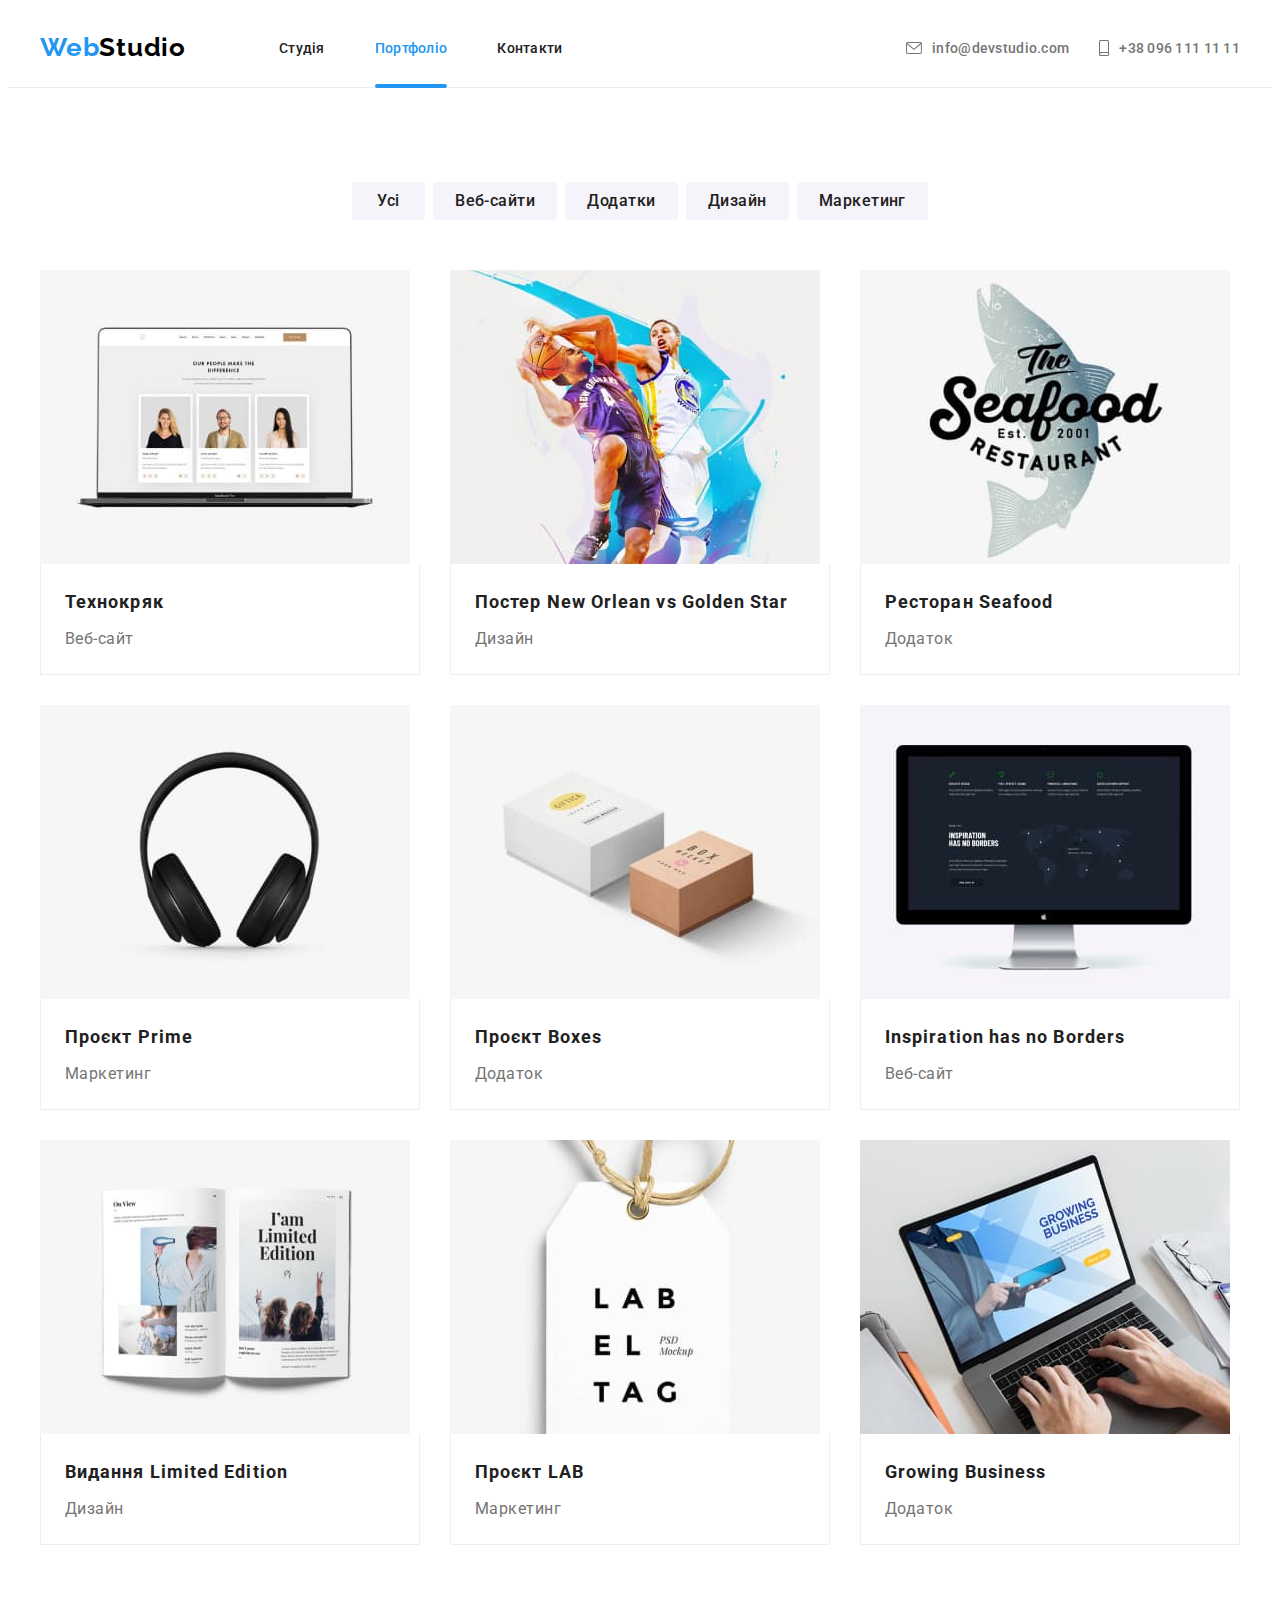
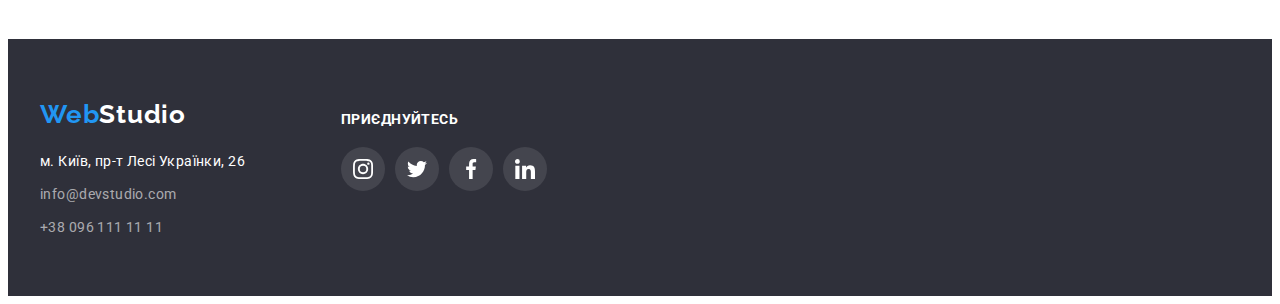
==== commit c225fcbf: "hw-5" ====
--- a/portfolio.html
+++ b/portfolio.html
@@ -97,12 +97,19 @@
                 target="_blank"
                 rel="noreferrer noopener nofollow"
               >
-                <img
-                  src="./img/project-1.jpg"
-                  alt="Веб-сайт Технокряк"
-                  width="370"
-                  class="portfolio-image"
-                />
+                <div class="portfolio-wrap">
+                  <img
+                    src="./img/project-1.jpg"
+                    alt="Веб-сайт Технокряк"
+                    width="370"
+                    class="portfolio-image"
+                  />
+                  <p class="portfolio-overlay">
+                    Ресурс пропонує комплексні пропозиції з різним рівнем
+                    функціоналу та сервісів. Все це дозволить відвідувачу
+                    отримати вичерпні відомості про компанію чи приватну особу.
+                  </p>
+                </div>
                 <div class="portfolio-item-wrap">
                   <h2 class="portfolio-name">Технокряк</h2>
                   <p class="portfolio-description">Веб-сайт</p>
@@ -117,12 +124,19 @@
                 target="_blank"
                 rel="noreferrer noopener nofollow"
               >
-                <img
-                  src="./img/project-2.jpg"
-                  alt="Дизайн New Orlean vs Golden Star"
-                  width="370"
-                  class="portfolio-image"
-                />
+                <div class="portfolio-wrap">
+                  <img
+                    src="./img/project-2.jpg"
+                    alt="Дизайн New Orlean vs Golden Star"
+                    width="370"
+                    class="portfolio-image"
+                  />
+                  <p class="portfolio-overlay">
+                    Ресурс пропонує комплексні пропозиції з різним рівнем
+                    функціоналу та сервісів. Все це дозволить відвідувачу
+                    отримати вичерпні відомості про компанію чи приватну особу.
+                  </p>
+                </div>
                 <div class="portfolio-item-wrap">
                   <h2 class="portfolio-name">
                     Постер <span lang="eu"></span>New Orlean vs Golden Star
@@ -139,12 +153,19 @@
                 target="_blank"
                 rel="noreferrer noopener nofollow"
               >
-                <img
-                  src="./img/project-3.jpg"
-                  alt="Додаток Ресторан Seafood"
-                  width="370"
-                  class="portfolio-image"
-                />
+                <div class="portfolio-wrap">
+                  <img
+                    src="./img/project-3.jpg"
+                    alt="Додаток Ресторан Seafood"
+                    width="370"
+                    class="portfolio-image"
+                  />
+                  <p class="portfolio-overlay">
+                    Ресурс пропонує комплексні пропозиції з різним рівнем
+                    функціоналу та сервісів. Все це дозволить відвідувачу
+                    отримати вичерпні відомості про компанію чи приватну особу.
+                  </p>
+                </div>
                 <div class="portfolio-item-wrap">
                   <h2 class="portfolio-name">
                     Ресторан <span lang="eu"></span>Seafood
@@ -161,12 +182,19 @@
                 target="_blank"
                 rel="noreferrer noopener nofollow"
               >
-                <img
-                  src="./img/project-4.jpg"
-                  alt="Маркетинг Проєкт Prime"
-                  width="370"
-                  class="portfolio-image"
-                />
+                <div class="portfolio-wrap">
+                  <img
+                    src="./img/project-4.jpg"
+                    alt="Маркетинг Проєкт Prime"
+                    width="370"
+                    class="portfolio-image"
+                  />
+                  <p class="portfolio-overlay">
+                    Ресурс пропонує комплексні пропозиції з різним рівнем
+                    функціоналу та сервісів. Все це дозволить відвідувачу
+                    отримати вичерпні відомості про компанію чи приватну особу.
+                  </p>
+                </div>
                 <div class="portfolio-item-wrap">
                   <h2 class="portfolio-name">
                     Проєкт <span lang="eu"></span>Prime
@@ -183,12 +211,19 @@
                 target="_blank"
                 rel="noreferrer noopener nofollow"
               >
-                <img
-                  src="./img/project-5.jpg"
-                  alt="Додаток Проєкт Boxes"
-                  width="370"
-                  class="portfolio-image"
-                />
+                <div class="portfolio-wrap">
+                  <img
+                    src="./img/project-5.jpg"
+                    alt="Додаток Проєкт Boxes"
+                    width="370"
+                    class="portfolio-image"
+                  />
+                  <p class="portfolio-overlay">
+                    Ресурс пропонує комплексні пропозиції з різним рівнем
+                    функціоналу та сервісів. Все це дозволить відвідувачу
+                    отримати вичерпні відомості про компанію чи приватну особу.
+                  </p>
+                </div>
                 <div class="portfolio-item-wrap">
                   <h2 class="portfolio-name">
                     Проєкт <span lang="eu"></span>Boxes
@@ -205,12 +240,19 @@
                 target="_blank"
                 rel="noreferrer noopener nofollow"
               >
-                <img
-                  src="./img/project-6.jpg"
-                  alt="Веб-сайт Inspiration has no Borders"
-                  width="370"
-                  class="portfolio-image"
-                />
+                <div class="portfolio-wrap">
+                  <img
+                    src="./img/project-6.jpg"
+                    alt="Веб-сайт Inspiration has no Borders"
+                    width="370"
+                    class="portfolio-image"
+                  />
+                  <p class="portfolio-overlay">
+                    Ресурс пропонує комплексні пропозиції з різним рівнем
+                    функціоналу та сервісів. Все це дозволить відвідувачу
+                    отримати вичерпні відомості про компанію чи приватну особу.
+                  </p>
+                </div>
                 <div class="portfolio-item-wrap">
                   <h2 class="portfolio-name" lang="eu">
                     Inspiration has no Borders
@@ -227,12 +269,19 @@
                 target="_blank"
                 rel="noreferrer noopener nofollow"
               >
-                <img
-                  src="./img/project-7.jpg"
-                  alt="Дизайн Видання Limited Edition"
-                  width="370"
-                  class="portfolio-image"
-                />
+                <div class="portfolio-wrap">
+                  <img
+                    src="./img/project-7.jpg"
+                    alt="Дизайн Видання Limited Edition"
+                    width="370"
+                    class="portfolio-image"
+                  />
+                  <p class="portfolio-overlay">
+                    Ресурс пропонує комплексні пропозиції з різним рівнем
+                    функціоналу та сервісів. Все це дозволить відвідувачу
+                    отримати вичерпні відомості про компанію чи приватну особу.
+                  </p>
+                </div>
                 <div class="portfolio-item-wrap">
                   <h2 class="portfolio-name">
                     Видання <span lang="eu"></span>Limited Edition
@@ -249,12 +298,19 @@
                 target="_blank"
                 rel="noreferrer noopener nofollow"
               >
-                <img
-                  src="./img/project-8.jpg"
-                  alt="Маркетинг Проєкт LAB"
-                  width="370"
-                  class="portfolio-image"
-                />
+                <div class="portfolio-wrap">
+                  <img
+                    src="./img/project-8.jpg"
+                    alt="Маркетинг Проєкт LAB"
+                    width="370"
+                    class="portfolio-image"
+                  />
+                  <p class="portfolio-overlay">
+                    Ресурс пропонує комплексні пропозиції з різним рівнем
+                    функціоналу та сервісів. Все це дозволить відвідувачу
+                    отримати вичерпні відомості про компанію чи приватну особу.
+                  </p>
+                </div>
                 <div class="portfolio-item-wrap">
                   <h2 class="portfolio-name">
                     Проєкт <span lang="eu"></span>LAB
@@ -271,12 +327,19 @@
                 target="_blank"
                 rel="noreferrer noopener nofollow"
               >
-                <img
-                  src="./img/project-9.jpg"
-                  alt="Додаток Growing Business"
-                  width="370"
-                  class="portfolio-image"
-                />
+                <div class="portfolio-wrap">
+                  <img
+                    src="./img/project-9.jpg"
+                    alt="Додаток Growing Business"
+                    width="370"
+                    class="portfolio-image"
+                  />
+                  <p class="portfolio-overlay">
+                    Ресурс пропонує комплексні пропозиції з різним рівнем
+                    функціоналу та сервісів. Все це дозволить відвідувачу
+                    отримати вичерпні відомості про компанію чи приватну особу.
+                  </p>
+                </div>
                 <div class="portfolio-item-wrap">
                   <h2 class="portfolio-name" lang="eu">Growing Business</h2>
                   <p class="portfolio-description">Додаток</p>
--- a/css/styles.css
+++ b/css/styles.css
@@ -11,6 +11,10 @@
   --active-btn-background-color: #188ce8;
   --gray-background-color: #f5f4fa;
   --hero-background-color: #c4c4c4;
+  --work-overlay: rgba(47, 48, 58, 0.8);
+  --portfolio-overlay: rgba(33, 150, 243, 0.9);
+  --backdrop-background-color: rgba(0, 0, 0, 0.2);
+  --animation: 250ms cubic-bezier(0.4, 0, 0.2, 1);
 }
 
 p,
@@ -110,22 +114,55 @@
 .navigation-item {
 }
 
-.navigation-link {
+.navigation-link,
+.contacts-link {
+  position: relative;
   display: block;
   padding-top: 32px;
-  padding-bottom: 32px;
+  padding-bottom: 31px;
 
   font-weight: 500;
   font-size: 14px;
   letter-spacing: 0.02em;
 
   color: var(--secondary-color);
+
+  transition: color var(--animation);
+}
+
+.navigation-link::after,
+.contacts-link::after {
+  content: "";
+  display: block;
+  position: absolute;
+  bottom: -1px;
+  width: 100%;
+  height: 4px;
+
+  border-radius: 2px;
+  background-color: var(--accent-color);
+
+  transform: scaleX(0);
+  transition: transform var(--animation);
+}
+
+.navigation-link:hover::after,
+.navigation-link:focus::after,
+.contacts-link:hover::after,
+.contacts-link:focus::after {
+  transform: scaleX(1);
 }
 
 .navigation-link.current {
   color: var(--accent-color);
 }
 
+.navigation-link.current::after {
+  background-color: var(--accent-color);
+
+  transform: scaleX(1);
+}
+
 .contacts-list {
   display: flex;
   gap: 30px;
@@ -135,12 +172,6 @@
   display: flex;
   align-items: center;
   gap: 10px;
-  padding-top: 32px;
-  padding-bottom: 32px;
-
-  font-weight: 500;
-  font-size: 14px;
-  letter-spacing: 0.02em;
 
   color: inherit;
 }
@@ -148,12 +179,14 @@
 .envelope-icon {
   width: 16px;
   height: 12px;
+
   fill: currentColor;
 }
 
 .smartphone-icon {
   width: 10px;
   height: 16px;
+
   fill: currentColor;
 }
 
@@ -214,6 +247,7 @@
 
   color: var(--white-color);
   background-color: var(--accent-color);
+  transition: background-color var(--animation);
 }
 
 .hero-btn:hover,
@@ -301,10 +335,23 @@
 }
 
 .work-item {
+  position: relative;
   flex-basis: calc((100% - 60px) / 3);
 }
 
 .work-image {
+}
+
+.work-text {
+  position: absolute;
+  bottom: 0;
+  width: 100%;
+  padding: 27px 0;
+  font-weight: 700;
+  text-transform: uppercase;
+  text-align: center;
+  color: var(--white-color);
+  background-color: var(--work-overlay);
 }
 
 /* --------------------------Team------------------------ */
@@ -383,6 +430,7 @@
 
   background-color: var(--primary-background-color);
   color: var(--primary-icon-color);
+  transition: background-color var(--animation), color var(--animation);
 }
 
 .social-icon {
@@ -433,6 +481,7 @@
   border: 1px solid var(--primary-icon-color);
   border-radius: 4px;
   color: var(--primary-icon-color);
+  transition: color var(--animation), border var(--animation);
 }
 
 .clients-icon {
@@ -499,10 +548,12 @@
 
 .first-address-link {
   color: var(--white-color);
+  transition: color var(--animation);
 }
 
 .secondary-address-link {
   color: var(--address-secondary-color);
+  transition: color var(--animation);
 }
 
 .first-address-link:hover,
@@ -559,6 +610,8 @@
   color: var(--secondary-color);
   background-color: var(--gray-background-color);
   cursor: pointer;
+  transition: background-color var(--animation), color var(--animation),
+    box-shadow var(--animation);
 }
 
 .filter-btn:hover,
@@ -577,6 +630,7 @@
 
 .portfolio-item {
   flex-basis: calc((100% - 60px) / 3);
+  transition: box-shadow var(--animation);
 }
 
 .portfolio-item:hover,
@@ -588,13 +642,42 @@
 .portfolio-link {
 }
 
+.portfolio-wrap {
+  position: relative;
+  overflow: hidden;
+}
+
 .portfolio-image {
 }
+
+.portfolio-overlay {
+  position: absolute;
+  top: 0;
+  transform: translateY(100%);
+  height: 100%;
+  padding: 63px 24px;
+  font-size: 18px;
+  line-height: 1.56;
+  letter-spacing: 0.03em;
+  color: var(--white-color);
+  background-color: var(--portfolio-overlay);
+  overflow: auto;
+  opacity: 0;
+  transition: transform var(--animation), opacity var(--animation);
+}
+
+.portfolio-item:hover .portfolio-overlay,
+.portfolio-item:focus .portfolio-overlay {
+  transform: translateY(0);
+  opacity: 1;
+}
+
 .portfolio-item-wrap {
   padding: 20px 24px;
   border: 1px solid #eee;
   border-top: 0;
 }
+
 .portfolio-name {
   margin-bottom: 4px;
   font-weight: 700;
@@ -610,3 +693,67 @@
   letter-spacing: 0.03em;
   color: var(--primary-color);
 }
+
+/* --------------------------Modal------------------------ */
+.backdrop {
+  position: fixed;
+  top: 0;
+  left: 0;
+  width: 100%;
+  height: 100%;
+  position: fixed;
+  background-color: var(--backdrop-background-color);
+
+  opacity: 1;
+  transition: opacity var(--animation), visibility var(--animation);
+}
+
+.backdrop.is-hidden {
+  visibility: hidden;
+  opacity: 0;
+  pointer-events: none;
+}
+
+.backdrop.is-hidden .modal {
+  transform: translate(-50%, -50%) scale(0.1);
+}
+
+.modal {
+  position: absolute;
+  top: 50%;
+  left: 50%;
+  transform: translate(-50%, -50%) scale(1);
+
+  border-radius: 4px;
+  min-width: 528px;
+  min-height: 581px;
+
+  box-shadow: 0 2px 1px 0 rgba(0, 0, 0, 0.2), 0 1px 1px 0 rgba(0, 0, 0, 0.14),
+    0 1px 3px 0 rgba(0, 0, 0, 0.12);
+  background-color: #fff;
+
+  transition: transform var(--animation);
+}
+
+.modal-close-btn {
+  position: absolute;
+  top: 8px;
+  right: 8px;
+  display: flex;
+  align-items: center;
+  width: 30px;
+  height: 30px;
+  border-radius: 100%;
+  border: 1px solid rgba(0, 0, 0, 0.1);
+  cursor: pointer;
+  transition: fill var(--animation);
+}
+
+.modal-close-btn:hover {
+  fill: var(--accent-color);
+}
+
+.modal-close-icon {
+  width: 18px;
+  height: 18px;
+}
